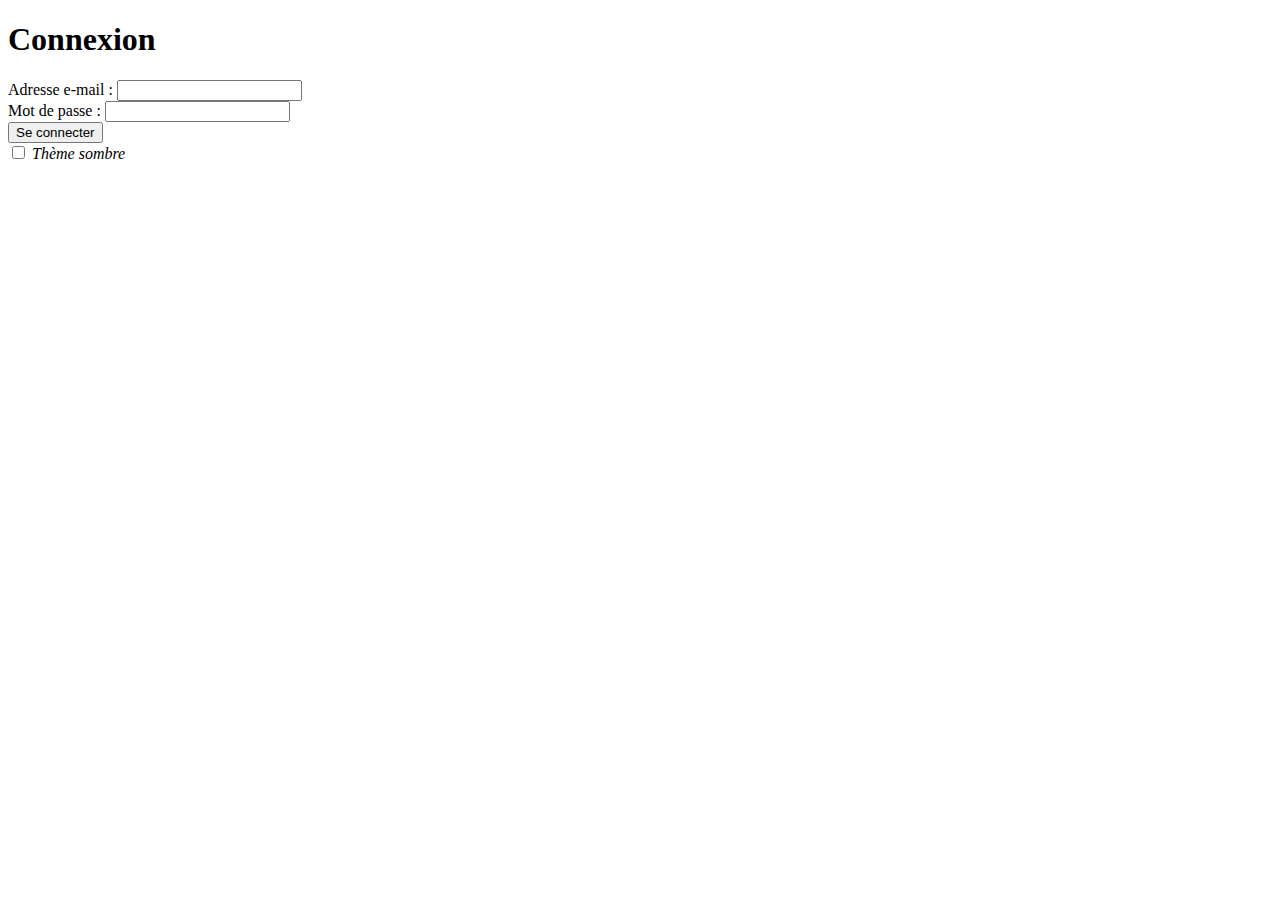
==== index.html @ 9fcb13eb "add connexion form" ====
<!doctype html>
<html lang="fr">
<head>
    <meta charset="UTF-8">
    <meta name="viewport"
          content="width=device-width, user-scalable=no, initial-scale=1.0, maximum-scale=1.0, minimum-scale=1.0">
    <meta http-equiv="X-UA-Compatible" content="ie=edge">
    <link rel="stylesheet" href="./CSS/style.css">
    <title>Battle Dev - Form Connexion</title>
</head>
<body>
    <div class="container">
        <header>
            <h1>Connexion</h1>
        </header>
        <main>
            <form id="login-form">
                <div class="form-group">
                    <label for="email">Adresse e-mail :</label>
                    <input type="email" id="email" name="email" required>
                </div>
                <div class="form-group">
                    <label for="password">Mot de passe :</label>
                    <input type="password" id="password" name="password" required>
                    <div id="password-help" class="form-error" aria-live="polite"></div>
                </div>
                <button type="submit">Se connecter</button>
            </form>
        </main>
        <footer>
            <div class="theme-switch">
                <input type="checkbox" id="checkbox"></input>
                <label for="checkbox" class="switch">
                    <span class="slider round"></span>
                    <em>Thème sombre</em>
                </label>
            </div>
        </footer>
    </div>
<script src="JS/script.js"></script>
</body>
</html>
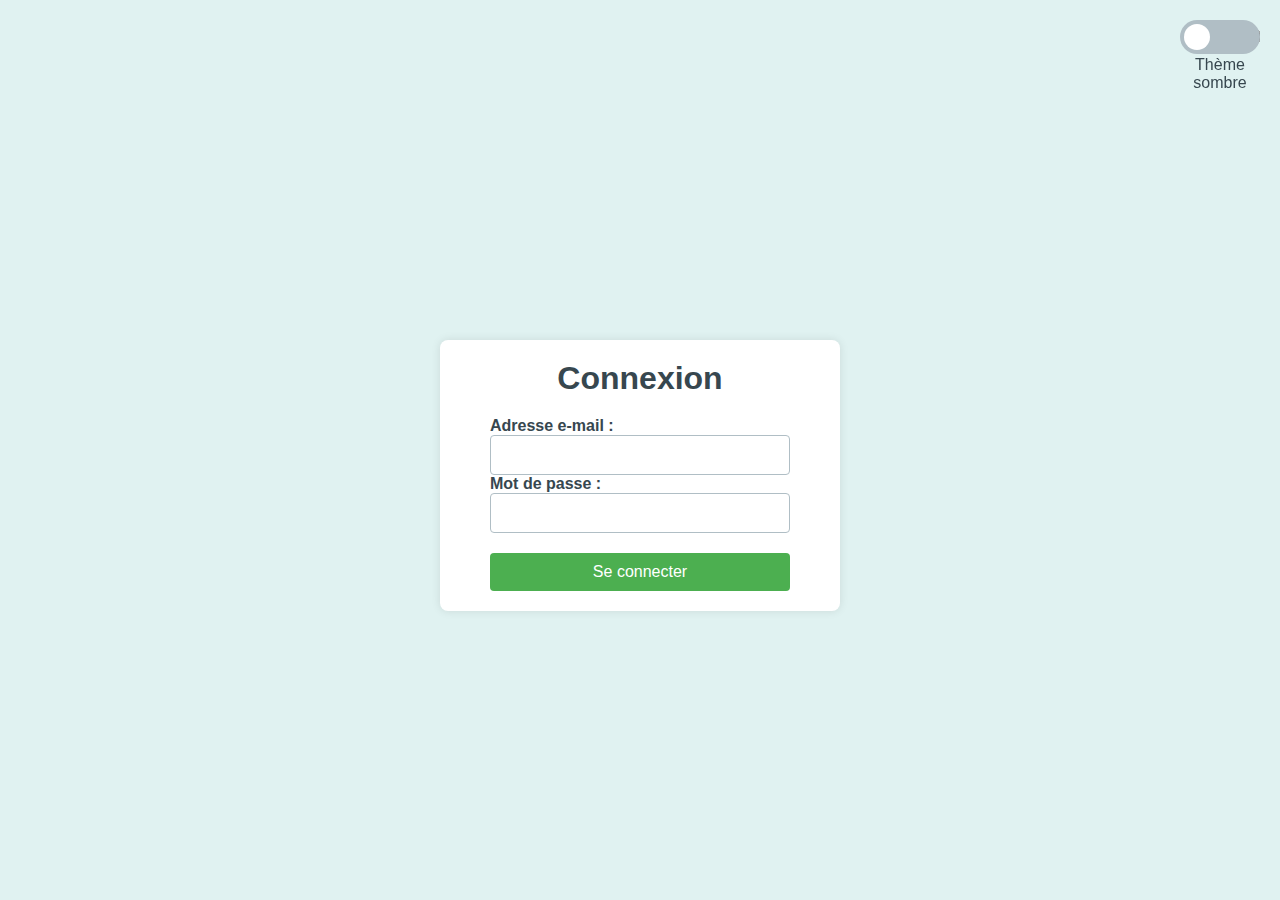
==== commit c5fa02f3: "modif de la structure de la page de connexion" ====
--- a/index.html
+++ b/index.html
@@ -1,42 +1,39 @@
-<!doctype html>
+<!DOCTYPE html>
 <html lang="fr">
 <head>
     <meta charset="UTF-8">
-    <meta name="viewport"
-          content="width=device-width, user-scalable=no, initial-scale=1.0, maximum-scale=1.0, minimum-scale=1.0">
+    <meta name="viewport" content="width=device-width, initial-scale=1.0">
     <meta http-equiv="X-UA-Compatible" content="ie=edge">
     <link rel="stylesheet" href="./CSS/style.css">
     <title>Battle Dev - Form Connexion</title>
 </head>
 <body>
-    <div class="container">
-        <header>
-            <h1>Connexion</h1>
-        </header>
-        <main>
-            <form id="login-form">
-                <div class="form-group">
-                    <label for="email">Adresse e-mail :</label>
-                    <input type="email" id="email" name="email" required>
-                </div>
-                <div class="form-group">
-                    <label for="password">Mot de passe :</label>
-                    <input type="password" id="password" name="password" required>
-                    <div id="password-help" class="form-error" aria-live="polite"></div>
-                </div>
-                <button type="submit">Se connecter</button>
-            </form>
-        </main>
-        <footer>
-            <div class="theme-switch">
-                <input type="checkbox" id="checkbox"></input>
-                <label for="checkbox" class="switch">
-                    <span class="slider round"></span>
-                    <em>Thème sombre</em>
-                </label>
+<div class="theme-switch-container">
+    <label for="theme-switch" class="theme-switch">
+        <input type="checkbox" id="theme-switch">
+        <div class="slider"></div>
+    </label>
+    <em>Thème sombre</em>
+</div>
+<div class="container">
+    <header>
+        <h1>Connexion</h1>
+    </header>
+    <main>
+        <form id="login-form">
+            <div class="form-group">
+                <label for="email">Adresse e-mail :</label>
+                <input type="email" id="email" name="email" required>
             </div>
-        </footer>
-    </div>
-<script src="JS/script.js"></script>
+            <div class="form-group">
+                <label for="password">Mot de passe :</label>
+                <input type="password" id="password" name="password" required>
+                <div id="password-help" class="form-error" aria-live="polite"></div>
+            </div>
+            <button type="submit" id="submit">Se connecter</button>
+        </form>
+    </main>
+</div>
+<script src="./JS/script.js"></script>
 </body>
-</html>+</html>
--- a/CSS/style.css
+++ b/CSS/style.css
@@ -0,0 +1,172 @@
+/* Reset */
+*, *:before, *:after {
+    box-sizing: border-box;
+    margin: 0;
+    padding: 0;
+}
+
+body {
+    font-family: 'JetBrains Mono', sans-serif;
+    background-color: var(--bg-color);
+    color: var(--text-color);
+    transition: background-color 0.3s ease, color 0.3s ease;
+    margin: 0;
+    display: flex;
+    justify-content: center;
+    align-items: center;
+    min-height: 100vh;
+}
+
+/* Thème clair */
+body.light-theme {
+    --bg-color: #e0f2f1;
+    --text-color: #37474f;
+}
+
+/* Thème sombre */
+body.dark-theme {
+    --bg-color: #263238;
+    --text-color: #4caf50;
+}
+
+.container {
+    width: 95%;
+    max-width: 400px;
+    background: #ffffff;
+    padding: 20px;
+    border-radius: 8px;
+    box-shadow: 0 0 10px rgba(0, 0, 0, 0.1);
+}
+
+header, footer {
+    text-align: center;
+    margin-bottom: 20px;
+}
+
+form {
+    display: flex;
+    flex-direction: column;
+}
+
+label {
+    font-weight: bold;
+    margin-bottom: 8px;
+}
+
+input[type="email"],
+input[type="password"],
+button {
+    width: 100%;
+    padding: 10px;
+    font-size: 16px;
+    border: 1px solid #b0bec5;
+    border-radius: 4px;
+}
+
+button {
+    margin-top: 15px;
+    background-color: #4caf50;
+    color: #ffffff;
+    border: none;
+    cursor: pointer;
+}
+
+button:hover {
+    background-color: #388e3c;
+}
+
+.form-error {
+    color: #c62828;
+    font-size: 0.9em;
+    margin-top: 5px;
+}
+
+.theme-switch-container {
+    position: fixed;
+    width: 80px;
+    height: 34px;
+    top: 20px;
+    right: 20px;
+    display: flex;
+    flex-direction: column;
+    align-items: flex-end;
+    z-index: 1000;
+}
+
+.theme-switch {
+    display: flex;
+    align-items: center;
+    justify-content: center;
+    margin-top: 10px;
+}
+
+.switch {
+    position: relative;
+    display: inline-block;
+    width: 60px;
+    height: 34px;
+    margin-left: 10px;
+}
+
+.switch input {
+    opacity: 0;
+    width: 0;
+    height: 0;
+}
+
+.slider {
+    position: absolute;
+    cursor: pointer;
+    top: 0;
+    left: 0;
+    right: 0;
+    bottom: 0;
+    background-color: #b0bec5;
+    transition: .4s;
+    border-radius: 34px;
+}
+
+.slider:before {
+    position: absolute;
+    content: "";
+    height: 26px;
+    width: 26px;
+    left: 4px;
+    bottom: 4px;
+    background-color: white;
+    transition: .4s;
+    border-radius: 50%;
+}
+
+input:checked + .slider {
+    background-color: #4caf50;
+}
+
+input:checked + .slider:before {
+    transform: translateX(46px);
+}
+
+em {
+    margin-top: 5px;
+    font-size: 1em;
+    font-style: normal;
+    text-align: center;
+}
+
+@media (min-width: 768px) {
+    .container {
+        max-width: 400px;
+        margin-top: 50px;
+    }
+
+    form {
+        max-width: 300px;
+        margin: 0 auto;
+    }
+
+    .theme-switch-container {
+        position: fixed;
+        top: 20px;
+        right: 20px;
+    }
+}
